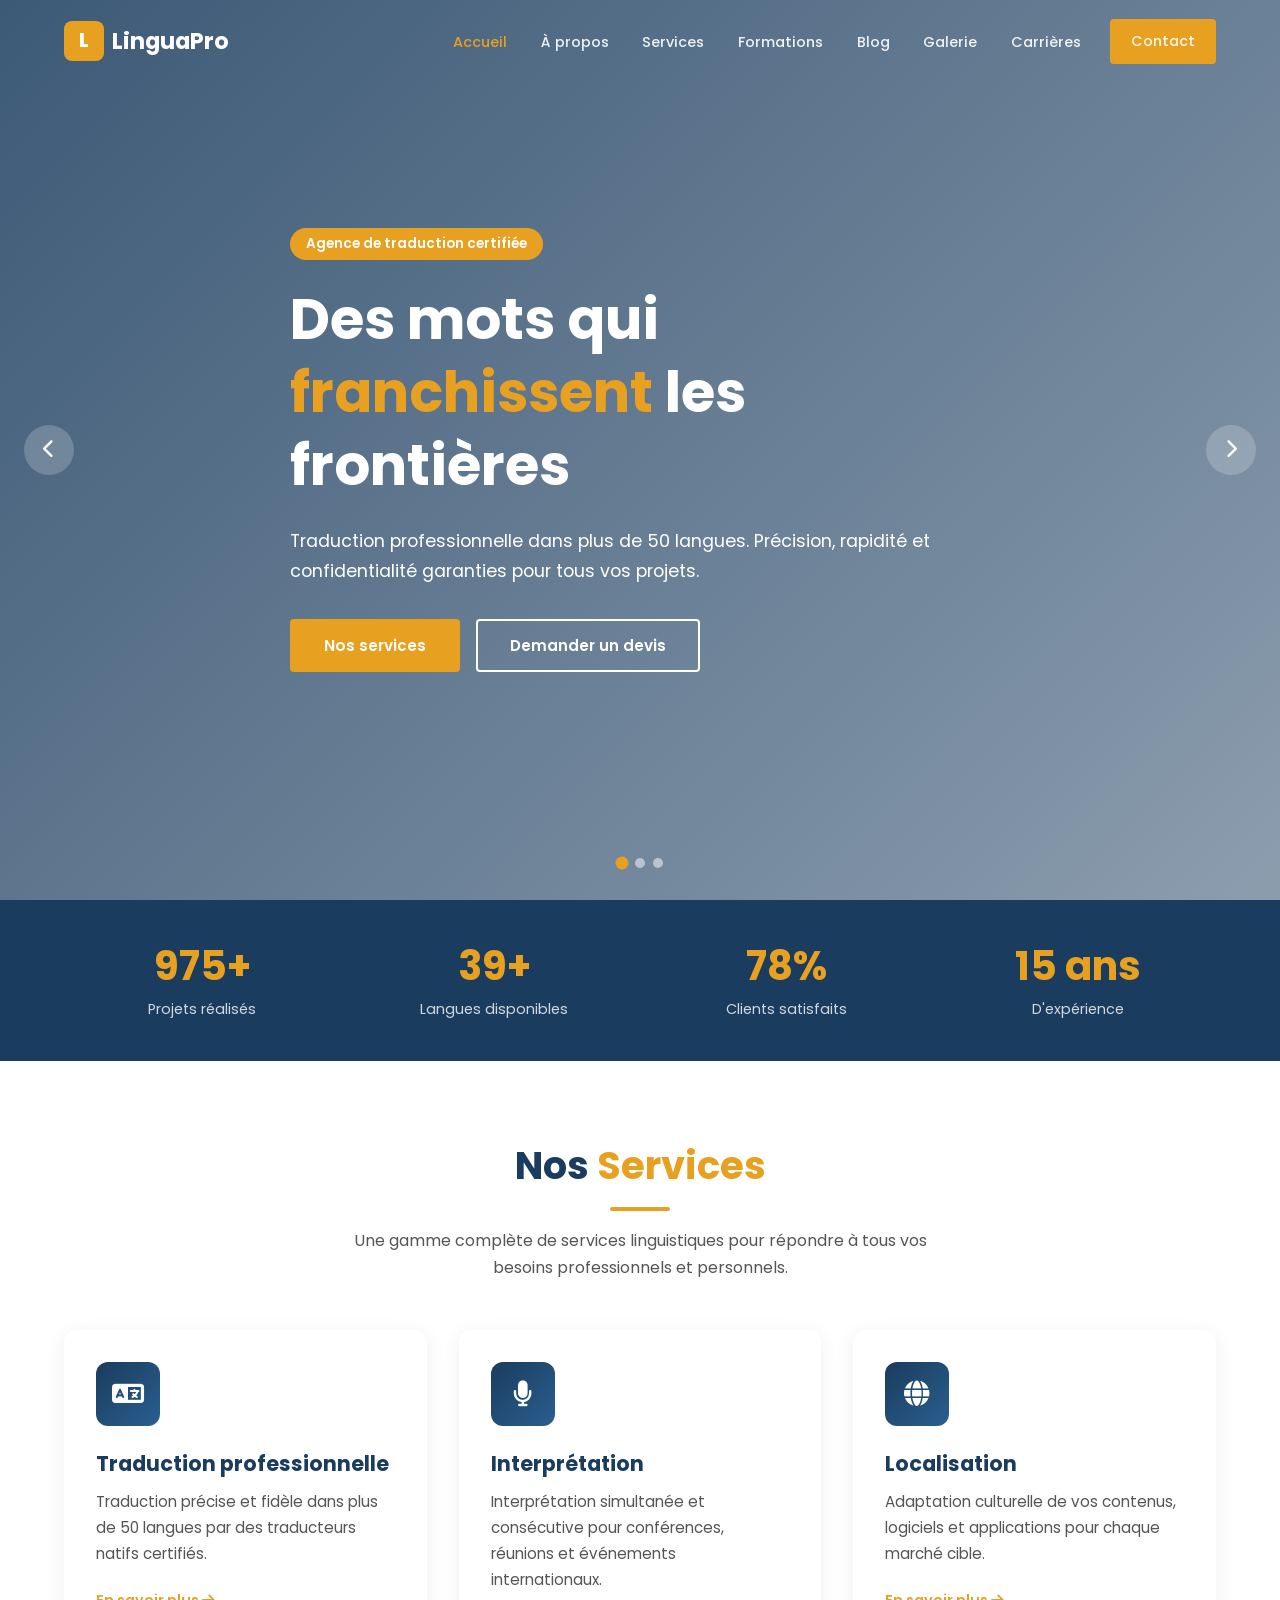
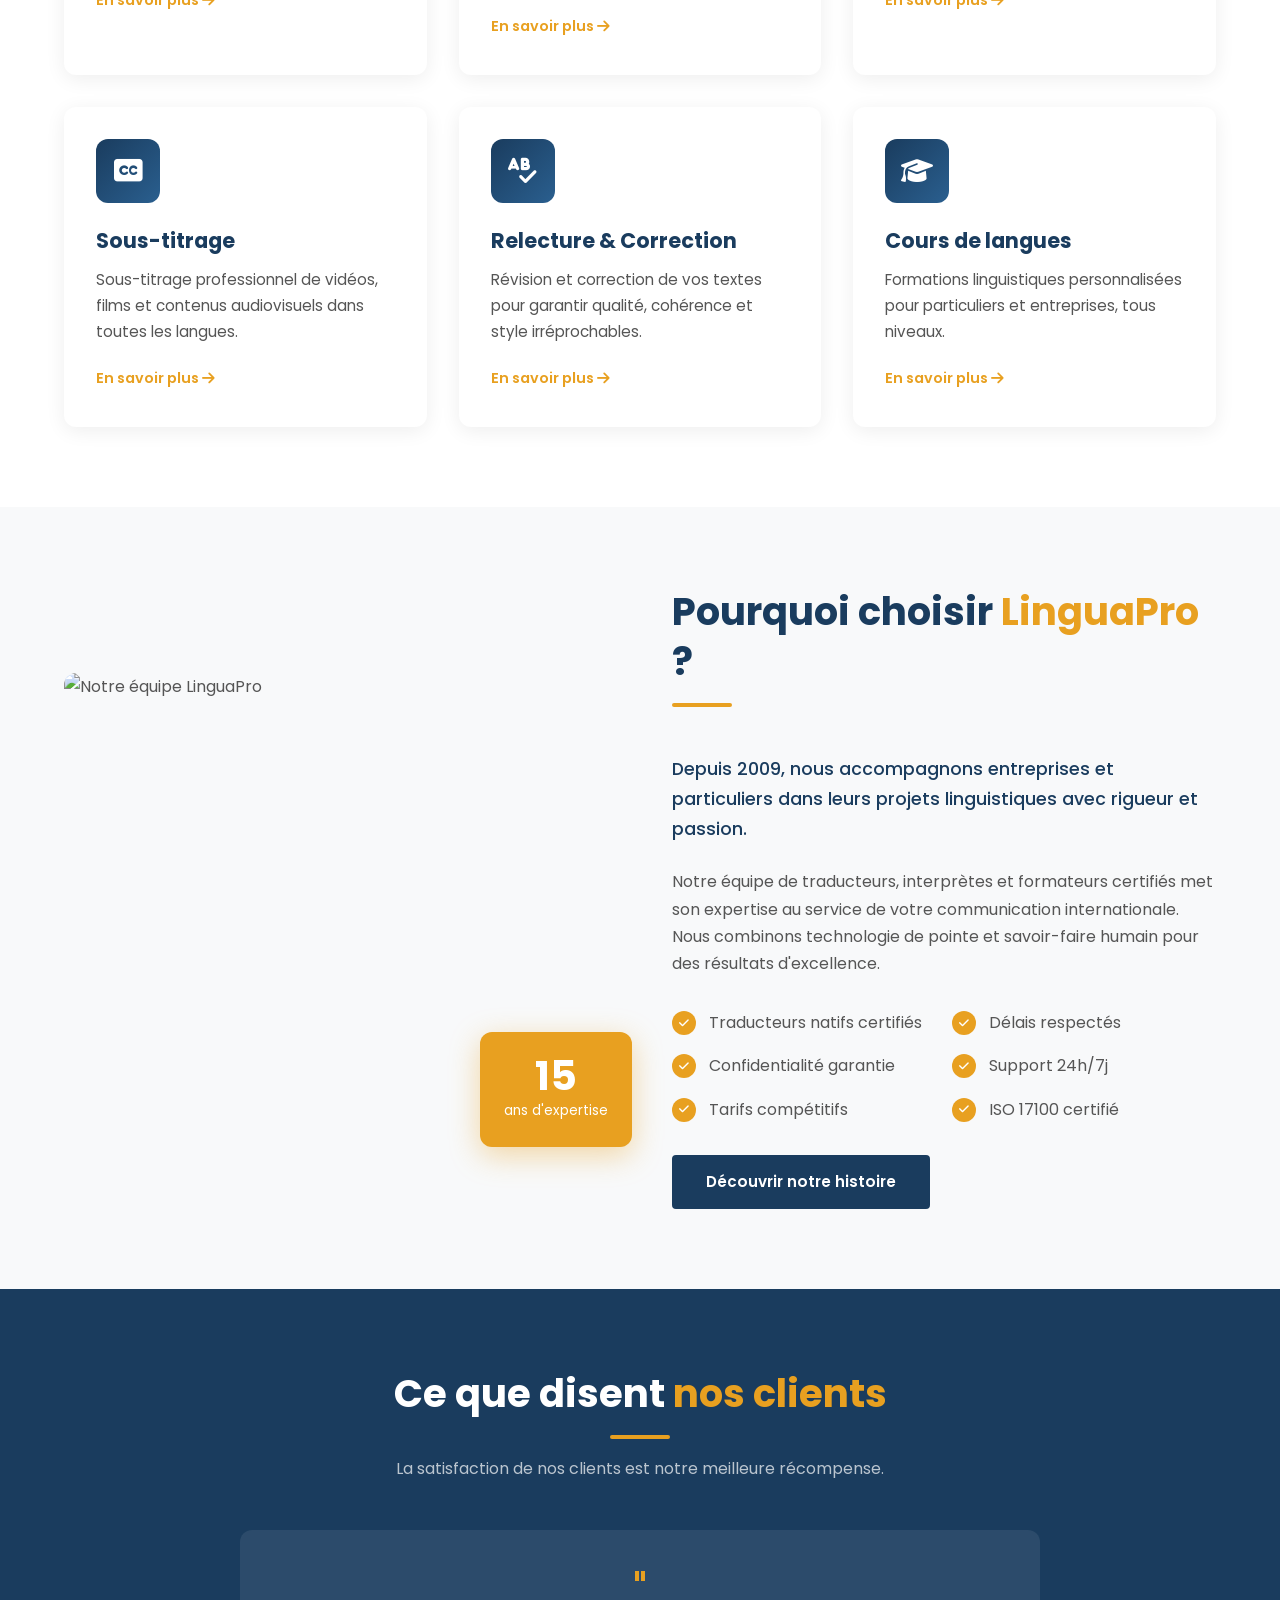
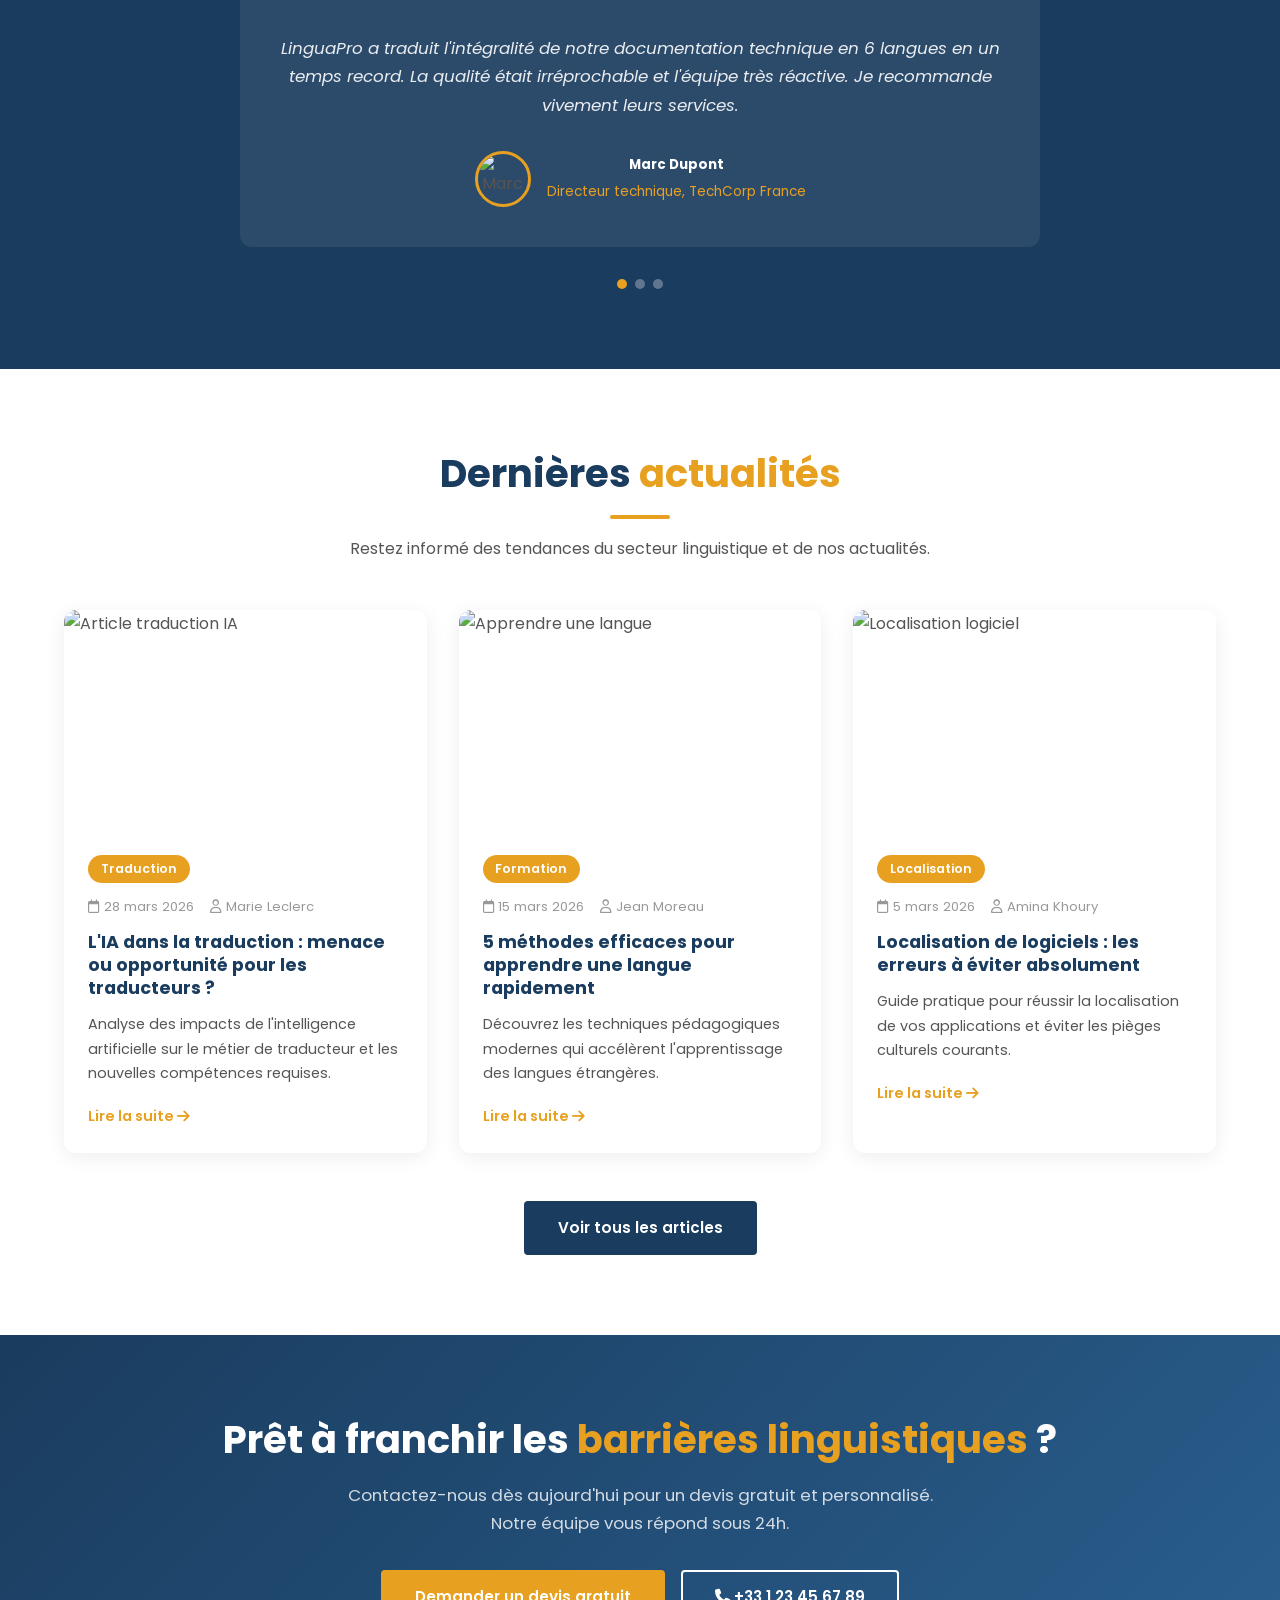
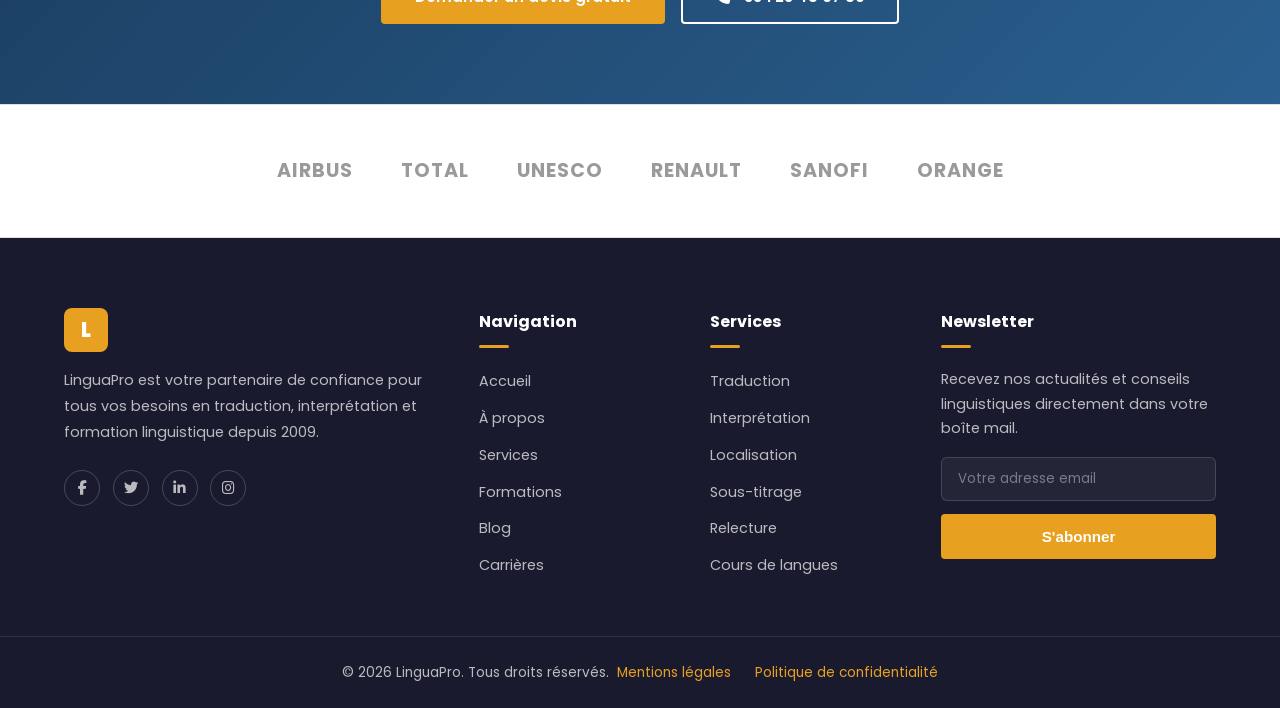
==== index.html @ 089df65f "first commit" ====
<!DOCTYPE html>
<html lang="fr">
<head>
  <meta charset="UTF-8">
  <meta name="viewport" content="width=device-width, initial-scale=1.0">
  <meta name="description" content="LinguaPro - Agence de traduction professionnelle et centre de formation linguistique. Services de traduction, interprétation et cours de langues.">
  <title>LinguaPro - Agence de Traduction & Formation Linguistique</title>
  <link rel="preconnect" href="https://fonts.googleapis.com">
  <link href="https://fonts.googleapis.com/css2?family=Poppins:wght@400;500;600;700;800&display=swap" rel="stylesheet">
  <link rel="stylesheet" href="https://cdnjs.cloudflare.com/ajax/libs/font-awesome/6.5.0/css/all.min.css">
  <link rel="stylesheet" href="css/style.css">
</head>
<body>

<!-- NAVBAR -->
<nav class="navbar">
  <div class="container">
    <a href="index.html" class="navbar-brand">
      <div class="logo-icon">L</div>
      <span>Lingua<strong>Pro</strong></span>
    </a>
    <ul class="nav-menu">
      <li><a href="index.html" class="active">Accueil</a></li>
      <li><a href="about.html">À propos</a></li>
      <li><a href="services.html">Services</a></li>
      <li><a href="courses.html">Formations</a></li>
      <li><a href="blog.html">Blog</a></li>
      <li><a href="gallery.html">Galerie</a></li>
      <li><a href="careers.html">Carrières</a></li>
      <li><a href="contact.html" class="btn btn-primary">Contact</a></li>
    </ul>
    <div class="nav-toggle" aria-label="Menu">
      <span></span><span></span><span></span>
    </div>
  </div>
</nav>

<!-- HERO SLIDER -->
<section class="hero">
  <div class="hero-slide active">
    <div class="bg" style="background-image: url('https://images.unsplash.com/photo-1456513080510-7bf3a84b82f8?w=1600&q=80')"></div>
    <div class="overlay"></div>
    <div class="container">
      <div class="hero-content">
        <span class="badge">Agence de traduction certifiée</span>
        <h1>Des mots qui <span class="text-accent">franchissent</span> les frontières</h1>
        <p>Traduction professionnelle dans plus de 50 langues. Précision, rapidité et confidentialité garanties pour tous vos projets.</p>
        <div class="hero-btns">
          <a href="services.html" class="btn btn-primary">Nos services</a>
          <a href="contact.html" class="btn btn-outline">Demander un devis</a>
        </div>
      </div>
    </div>
  </div>
  <div class="hero-slide">
    <div class="bg" style="background-image: url('https://images.unsplash.com/photo-1522202176988-66273c2fd55f?w=1600&q=80')"></div>
    <div class="overlay"></div>
    <div class="container">
      <div class="hero-content">
        <span class="badge">Centre de formation linguistique</span>
        <h1>Apprenez une langue, <span class="text-accent">ouvrez</span> le monde</h1>
        <p>Cours de langues adaptés à tous les niveaux. Méthodes modernes, formateurs expérimentés, résultats garantis.</p>
        <div class="hero-btns">
          <a href="courses.html" class="btn btn-primary">Voir les formations</a>
          <a href="about.html" class="btn btn-outline">En savoir plus</a>
        </div>
      </div>
    </div>
  </div>
  <div class="hero-slide">
    <div class="bg" style="background-image: url('https://images.unsplash.com/photo-1507003211169-0a1dd7228f2d?w=1600&q=80')"></div>
    <div class="overlay"></div>
    <div class="container">
      <div class="hero-content">
        <span class="badge">Interprétation & Localisation</span>
        <h1>Votre partenaire <span class="text-accent">multilingue</span> de confiance</h1>
        <p>Interprétation simultanée, localisation de logiciels, sous-titrage et bien plus. Une équipe d'experts à votre service.</p>
        <div class="hero-btns">
          <a href="contact.html" class="btn btn-primary">Nous contacter</a>
          <a href="gallery.html" class="btn btn-outline">Voir nos réalisations</a>
        </div>
      </div>
    </div>
  </div>
  <button class="hero-arrow prev" aria-label="Précédent"><i class="fas fa-chevron-left"></i></button>
  <button class="hero-arrow next" aria-label="Suivant"><i class="fas fa-chevron-right"></i></button>
  <div class="hero-dots">
    <span class="active"></span><span></span><span></span>
  </div>
</section>

<!-- STATS BAR -->
<div class="stats-bar">
  <div class="container">
    <div class="stat-item animate">
      <h3 data-count="1500" data-suffix="+">0+</h3>
      <p>Projets réalisés</p>
    </div>
    <div class="stat-item animate">
      <h3 data-count="50" data-suffix="+">0+</h3>
      <p>Langues disponibles</p>
    </div>
    <div class="stat-item animate">
      <h3 data-count="98" data-suffix="%">0%</h3>
      <p>Clients satisfaits</p>
    </div>
    <div class="stat-item animate">
      <h3 data-count="15" data-suffix=" ans">0 ans</h3>
      <p>D'expérience</p>
    </div>
  </div>
</div>

<!-- SERVICES SECTION -->
<section class="section">
  <div class="container">
    <div class="section-title animate">
      <h2>Nos <span class="text-accent">Services</span></h2>
      <div class="divider"></div>
      <p>Une gamme complète de services linguistiques pour répondre à tous vos besoins professionnels et personnels.</p>
    </div>
    <div class="services-grid">
      <div class="service-card animate">
        <div class="icon"><i class="fas fa-language"></i></div>
        <h3>Traduction professionnelle</h3>
        <p>Traduction précise et fidèle dans plus de 50 langues par des traducteurs natifs certifiés.</p>
        <a href="services.html">En savoir plus <i class="fas fa-arrow-right"></i></a>
      </div>
      <div class="service-card animate">
        <div class="icon"><i class="fas fa-microphone"></i></div>
        <h3>Interprétation</h3>
        <p>Interprétation simultanée et consécutive pour conférences, réunions et événements internationaux.</p>
        <a href="services.html">En savoir plus <i class="fas fa-arrow-right"></i></a>
      </div>
      <div class="service-card animate">
        <div class="icon"><i class="fas fa-globe"></i></div>
        <h3>Localisation</h3>
        <p>Adaptation culturelle de vos contenus, logiciels et applications pour chaque marché cible.</p>
        <a href="services.html">En savoir plus <i class="fas fa-arrow-right"></i></a>
      </div>
      <div class="service-card animate">
        <div class="icon"><i class="fas fa-closed-captioning"></i></div>
        <h3>Sous-titrage</h3>
        <p>Sous-titrage professionnel de vidéos, films et contenus audiovisuels dans toutes les langues.</p>
        <a href="services.html">En savoir plus <i class="fas fa-arrow-right"></i></a>
      </div>
      <div class="service-card animate">
        <div class="icon"><i class="fas fa-spell-check"></i></div>
        <h3>Relecture & Correction</h3>
        <p>Révision et correction de vos textes pour garantir qualité, cohérence et style irréprochables.</p>
        <a href="services.html">En savoir plus <i class="fas fa-arrow-right"></i></a>
      </div>
      <div class="service-card animate">
        <div class="icon"><i class="fas fa-graduation-cap"></i></div>
        <h3>Cours de langues</h3>
        <p>Formations linguistiques personnalisées pour particuliers et entreprises, tous niveaux.</p>
        <a href="courses.html">En savoir plus <i class="fas fa-arrow-right"></i></a>
      </div>
    </div>
  </div>
</section>

<!-- ABOUT PREVIEW -->
<section class="section section-alt">
  <div class="container">
    <div class="about-grid">
      <div class="about-img animate">
        <img src="https://images.unsplash.com/photo-1600880292203-757bb62b4baf?w=800&q=80" alt="Notre équipe LinguaPro">
        <div class="exp-badge">
          <strong>15</strong>
          <span>ans d'expertise</span>
        </div>
      </div>
      <div class="about-content animate">
        <div class="section-title" style="text-align:left">
          <h2>Pourquoi choisir <span class="text-accent">LinguaPro</span> ?</h2>
          <div class="divider" style="margin-left:0"></div>
        </div>
        <p class="lead">Depuis 2009, nous accompagnons entreprises et particuliers dans leurs projets linguistiques avec rigueur et passion.</p>
        <p>Notre équipe de traducteurs, interprètes et formateurs certifiés met son expertise au service de votre communication internationale. Nous combinons technologie de pointe et savoir-faire humain pour des résultats d'excellence.</p>
        <div class="about-features">
          <div class="about-feature"><div class="check"><i class="fas fa-check"></i></div><span>Traducteurs natifs certifiés</span></div>
          <div class="about-feature"><div class="check"><i class="fas fa-check"></i></div><span>Délais respectés</span></div>
          <div class="about-feature"><div class="check"><i class="fas fa-check"></i></div><span>Confidentialité garantie</span></div>
          <div class="about-feature"><div class="check"><i class="fas fa-check"></i></div><span>Support 24h/7j</span></div>
          <div class="about-feature"><div class="check"><i class="fas fa-check"></i></div><span>Tarifs compétitifs</span></div>
          <div class="about-feature"><div class="check"><i class="fas fa-check"></i></div><span>ISO 17100 certifié</span></div>
        </div>
        <a href="about.html" class="btn btn-dark">Découvrir notre histoire</a>
      </div>
    </div>
  </div>
</section>

<!-- TESTIMONIALS -->
<section class="testimonials">
  <div class="container">
    <div class="section-title animate">
      <h2>Ce que disent <span class="text-accent">nos clients</span></h2>
      <div class="divider"></div>
      <p style="color:rgba(255,255,255,0.7)">La satisfaction de nos clients est notre meilleure récompense.</p>
    </div>
    <div class="testimonials-slider animate">
      <div class="testimonial-track">
        <div class="testimonial-item">
          <div class="testimonial-card">
            <div class="quote">"</div>
            <p>LinguaPro a traduit l'intégralité de notre documentation technique en 6 langues en un temps record. La qualité était irréprochable et l'équipe très réactive. Je recommande vivement leurs services.</p>
            <div class="author">
              <img src="https://images.unsplash.com/photo-1560250097-0b93528c311a?w=100&q=80" alt="Marc Dupont">
              <div class="author-info"><h5>Marc Dupont</h5><span>Directeur technique, TechCorp France</span></div>
            </div>
          </div>
        </div>
        <div class="testimonial-item">
          <div class="testimonial-card">
            <div class="quote">"</div>
            <p>Les cours d'anglais des affaires ont transformé notre équipe commerciale. En 3 mois, nos collaborateurs ont gagné en confiance et nos négociations internationales se sont nettement améliorées.</p>
            <div class="author">
              <img src="https://images.unsplash.com/photo-1573496359142-b8d87734a5a2?w=100&q=80" alt="Sophie Martin">
              <div class="author-info"><h5>Sophie Martin</h5><span>DRH, Groupe Meridian</span></div>
            </div>
          </div>
        </div>
        <div class="testimonial-item">
          <div class="testimonial-card">
            <div class="quote">"</div>
            <p>Partenaire de confiance depuis 5 ans pour tous nos besoins d'interprétation lors de nos conférences internationales. Professionnalisme, discrétion et excellence sont les maîtres mots de LinguaPro.</p>
            <div class="author">
              <img src="https://images.unsplash.com/photo-1472099645785-5658abf4ff4e?w=100&q=80" alt="Ahmed Benali">
              <div class="author-info"><h5>Ahmed Benali</h5><span>Président, Forum Méditerranée</span></div>
            </div>
          </div>
        </div>
      </div>
      <div class="testimonial-dots">
        <span class="active"></span><span></span><span></span>
      </div>
    </div>
  </div>
</section>

<!-- BLOG PREVIEW -->
<section class="section">
  <div class="container">
    <div class="section-title animate">
      <h2>Dernières <span class="text-accent">actualités</span></h2>
      <div class="divider"></div>
      <p>Restez informé des tendances du secteur linguistique et de nos actualités.</p>
    </div>
    <div class="blog-grid">
      <div class="blog-card animate">
        <div class="thumb"><img src="https://images.unsplash.com/photo-1455390582262-044cdead277a?w=600&q=80" alt="Article traduction IA"></div>
        <div class="body">
          <span class="category">Traduction</span>
          <div class="meta"><span><i class="far fa-calendar"></i> 28 mars 2026</span><span><i class="far fa-user"></i> Marie Leclerc</span></div>
          <h3><a href="blog.html">L'IA dans la traduction : menace ou opportunité pour les traducteurs ?</a></h3>
          <p>Analyse des impacts de l'intelligence artificielle sur le métier de traducteur et les nouvelles compétences requises.</p>
          <a href="blog.html" class="read-more">Lire la suite <i class="fas fa-arrow-right"></i></a>
        </div>
      </div>
      <div class="blog-card animate">
        <div class="thumb"><img src="https://images.unsplash.com/photo-1434030216411-0b793f4b4173?w=600&q=80" alt="Apprendre une langue"></div>
        <div class="body">
          <span class="category">Formation</span>
          <div class="meta"><span><i class="far fa-calendar"></i> 15 mars 2026</span><span><i class="far fa-user"></i> Jean Moreau</span></div>
          <h3><a href="blog.html">5 méthodes efficaces pour apprendre une langue rapidement</a></h3>
          <p>Découvrez les techniques pédagogiques modernes qui accélèrent l'apprentissage des langues étrangères.</p>
          <a href="blog.html" class="read-more">Lire la suite <i class="fas fa-arrow-right"></i></a>
        </div>
      </div>
      <div class="blog-card animate">
        <div class="thumb"><img src="https://images.unsplash.com/photo-1521737604893-d14cc237f11d?w=600&q=80" alt="Localisation logiciel"></div>
        <div class="body">
          <span class="category">Localisation</span>
          <div class="meta"><span><i class="far fa-calendar"></i> 5 mars 2026</span><span><i class="far fa-user"></i> Amina Khoury</span></div>
          <h3><a href="blog.html">Localisation de logiciels : les erreurs à éviter absolument</a></h3>
          <p>Guide pratique pour réussir la localisation de vos applications et éviter les pièges culturels courants.</p>
          <a href="blog.html" class="read-more">Lire la suite <i class="fas fa-arrow-right"></i></a>
        </div>
      </div>
    </div>
    <div class="text-center" style="margin-top:3rem">
      <a href="blog.html" class="btn btn-dark">Voir tous les articles</a>
    </div>
  </div>
</section>

<!-- CTA -->
<section class="cta-section">
  <div class="container">
    <h2>Prêt à franchir les <span class="text-accent">barrières linguistiques</span> ?</h2>
    <p>Contactez-nous dès aujourd'hui pour un devis gratuit et personnalisé. Notre équipe vous répond sous 24h.</p>
    <div class="cta-btns">
      <a href="contact.html" class="btn btn-primary">Demander un devis gratuit</a>
      <a href="tel:+33123456789" class="btn btn-outline"><i class="fas fa-phone"></i> +33 1 23 45 67 89</a>
    </div>
  </div>
</section>

<!-- PARTNERS -->
<section class="partners">
  <div class="container">
    <div class="partners-track">
      <div class="partner-logo"><span>AIRBUS</span></div>
      <div class="partner-logo"><span>TOTAL</span></div>
      <div class="partner-logo"><span>UNESCO</span></div>
      <div class="partner-logo"><span>RENAULT</span></div>
      <div class="partner-logo"><span>SANOFI</span></div>
      <div class="partner-logo"><span>ORANGE</span></div>
    </div>
  </div>
</section>

<!-- FOOTER -->
<footer class="footer">
  <div class="container">
    <div class="footer-grid">
      <div class="footer-brand">
        <div class="logo-icon">L</div>
        <p>LinguaPro est votre partenaire de confiance pour tous vos besoins en traduction, interprétation et formation linguistique depuis 2009.</p>
        <div class="social-links">
          <a href="#" aria-label="Facebook"><i class="fab fa-facebook-f"></i></a>
          <a href="#" aria-label="Twitter"><i class="fab fa-twitter"></i></a>
          <a href="#" aria-label="LinkedIn"><i class="fab fa-linkedin-in"></i></a>
          <a href="#" aria-label="Instagram"><i class="fab fa-instagram"></i></a>
        </div>
      </div>
      <div class="footer-col">
        <h5>Navigation</h5>
        <ul>
          <li><a href="index.html">Accueil</a></li>
          <li><a href="about.html">À propos</a></li>
          <li><a href="services.html">Services</a></li>
          <li><a href="courses.html">Formations</a></li>
          <li><a href="blog.html">Blog</a></li>
          <li><a href="careers.html">Carrières</a></li>
        </ul>
      </div>
      <div class="footer-col">
        <h5>Services</h5>
        <ul>
          <li><a href="services.html">Traduction</a></li>
          <li><a href="services.html">Interprétation</a></li>
          <li><a href="services.html">Localisation</a></li>
          <li><a href="services.html">Sous-titrage</a></li>
          <li><a href="services.html">Relecture</a></li>
          <li><a href="courses.html">Cours de langues</a></li>
        </ul>
      </div>
      <div class="footer-col">
        <h5>Newsletter</h5>
        <p style="font-size:0.9rem;margin-bottom:1rem">Recevez nos actualités et conseils linguistiques directement dans votre boîte mail.</p>
        <div class="footer-newsletter">
          <input type="email" placeholder="Votre adresse email">
          <button class="btn btn-primary" style="width:100%">S'abonner</button>
        </div>
      </div>
    </div>
  </div>
  <div class="footer-bottom">
    <div class="container" style="display:flex;justify-content:space-between;align-items:center;flex-wrap:wrap;gap:0.5rem">
      <p style="margin:0">&copy; 2026 LinguaPro. Tous droits réservés.</p>
      <div style="display:flex;gap:1.5rem">
        <a href="legal.html">Mentions légales</a>
        <a href="privacy.html">Politique de confidentialité</a>
      </div>
    </div>
  </div>
</footer>

<script src="js/main.js"></script>
</body>
</html>
---- css/style.css ----
/* ===== ROOT VARIABLES ===== */
:root {
  --primary: #1a3c5e;
  --accent: #e8a020;
  --light: #f8f9fa;
  --dark: #1a1a2e;
  --text: #555;
  --white: #fff;
  --border: #e0e0e0;
  --font-main: 'Poppins', sans-serif;
  --transition: all 0.3s ease;
}

/* ===== RESET & BASE ===== */
*, *::before, *::after { box-sizing: border-box; margin: 0; padding: 0; }
html { scroll-behavior: smooth; }
body { font-family: var(--font-main); color: var(--text); background: var(--white); line-height: 1.7; }
a { text-decoration: none; color: inherit; transition: var(--transition); }
img { max-width: 100%; display: block; }
ul { list-style: none; }

/* ===== TYPOGRAPHY ===== */
h1, h2, h3, h4 { color: var(--primary); font-weight: 700; line-height: 1.3; }
h1 { font-size: clamp(2rem, 5vw, 3.5rem); }
h2 { font-size: clamp(1.6rem, 3vw, 2.4rem); }
h3 { font-size: 1.3rem; }
p { margin-bottom: 1rem; }

/* ===== UTILITIES ===== */
.container { max-width: 1200px; margin: 0 auto; padding: 0 1.5rem; }
.section { padding: 80px 0; }
.section-alt { background: var(--light); }
.section-title { text-align: center; margin-bottom: 3rem; }
.section-title h2 { margin-bottom: 0.5rem; }
.section-title p { color: var(--text); max-width: 600px; margin: 0 auto; }
.section-title .divider { width: 60px; height: 4px; background: var(--accent); margin: 1rem auto; border-radius: 2px; }
.text-accent { color: var(--accent); }
.text-center { text-align: center; }

/* ===== BUTTONS ===== */
.btn { display: inline-block; padding: 0.75rem 2rem; border-radius: 4px; font-weight: 600; font-size: 0.95rem; cursor: pointer; border: 2px solid transparent; transition: var(--transition); }
.btn-primary { background: var(--accent); color: var(--white); border-color: var(--accent); }
.btn-primary:hover { background: transparent; color: var(--accent); }
.btn-outline { background: transparent; color: var(--white); border-color: var(--white); }
.btn-outline:hover { background: var(--white); color: var(--primary); }
.btn-dark { background: var(--primary); color: var(--white); border-color: var(--primary); }
.btn-dark:hover { background: transparent; color: var(--primary); }

/* ===== NAVBAR ===== */
.navbar { position: fixed; top: 0; width: 100%; z-index: 1000; background: transparent; transition: var(--transition); padding: 1.2rem 0; }
.navbar.scrolled { background: var(--primary); padding: 0.8rem 0; box-shadow: 0 2px 20px rgba(0,0,0,0.15); }
.navbar .container { display: flex; align-items: center; justify-content: space-between; }
.navbar-brand { display: flex; align-items: center; gap: 0.5rem; }
.navbar-brand .logo-icon { width: 40px; height: 40px; background: var(--accent); border-radius: 8px; display: flex; align-items: center; justify-content: center; color: white; font-weight: 800; font-size: 1.2rem; }
.navbar-brand span { color: var(--white); font-size: 1.4rem; font-weight: 700; }
.nav-menu { display: flex; align-items: center; gap: 0.5rem; }
.nav-menu a { color: rgba(255,255,255,0.9); padding: 0.5rem 0.8rem; border-radius: 4px; font-size: 0.9rem; font-weight: 500; }
.nav-menu a:hover, .nav-menu a.active { color: var(--accent); }
.nav-menu .btn { margin-left: 0.5rem; padding: 0.5rem 1.2rem; }
.nav-toggle { display: none; flex-direction: column; gap: 5px; cursor: pointer; }
.nav-toggle span { width: 25px; height: 2px; background: white; transition: var(--transition); }

/* ===== HERO SLIDER ===== */
.hero { position: relative; height: 100vh; min-height: 600px; overflow: hidden; }
.hero-slide { position: absolute; inset: 0; opacity: 0; transition: opacity 0.8s ease; display: flex; align-items: center; }
.hero-slide.active { opacity: 1; }
.hero-slide .bg { position: absolute; inset: 0; background-size: cover; background-position: center; }
.hero-slide .overlay { position: absolute; inset: 0; background: linear-gradient(135deg, rgba(26,60,94,0.85) 0%, rgba(26,60,94,0.5) 100%); }
.hero-content { position: relative; z-index: 2; color: white; max-width: 700px; }
.hero-content .badge { display: inline-block; background: var(--accent); color: white; padding: 0.3rem 1rem; border-radius: 20px; font-size: 0.85rem; font-weight: 600; margin-bottom: 1.5rem; animation: fadeInUp 0.6s ease; }
.hero-content h1 { color: white; margin-bottom: 1.5rem; animation: fadeInUp 0.8s ease 0.2s both; }
.hero-content p { font-size: 1.1rem; opacity: 0.9; margin-bottom: 2rem; animation: fadeInUp 0.8s ease 0.4s both; }
.hero-content .hero-btns { display: flex; gap: 1rem; flex-wrap: wrap; animation: fadeInUp 0.8s ease 0.6s both; }
.hero-dots { position: absolute; bottom: 2rem; left: 50%; transform: translateX(-50%); display: flex; gap: 0.5rem; z-index: 10; }
.hero-dots span { width: 10px; height: 10px; border-radius: 50%; background: rgba(255,255,255,0.5); cursor: pointer; transition: var(--transition); }
.hero-dots span.active { background: var(--accent); transform: scale(1.3); }
.hero-arrow { position: absolute; top: 50%; transform: translateY(-50%); z-index: 10; background: rgba(255,255,255,0.2); border: none; color: white; width: 50px; height: 50px; border-radius: 50%; cursor: pointer; font-size: 1.2rem; transition: var(--transition); }
.hero-arrow:hover { background: var(--accent); }
.hero-arrow.prev { left: 1.5rem; }
.hero-arrow.next { right: 1.5rem; }

/* ===== STATS BAR ===== */
.stats-bar { background: var(--primary); padding: 2.5rem 0; }
.stats-bar .container { display: grid; grid-template-columns: repeat(4, 1fr); gap: 1rem; text-align: center; }
.stat-item h3 { font-size: 2.5rem; color: var(--accent); margin-bottom: 0.3rem; }
.stat-item p { color: rgba(255,255,255,0.8); font-size: 0.9rem; margin: 0; }

/* ===== SERVICES CARDS ===== */
.services-grid { display: grid; grid-template-columns: repeat(auto-fit, minmax(280px, 1fr)); gap: 2rem; }
.service-card { background: white; border-radius: 12px; padding: 2rem; box-shadow: 0 4px 20px rgba(0,0,0,0.07); transition: var(--transition); border-bottom: 4px solid transparent; }
.service-card:hover { transform: translateY(-8px); box-shadow: 0 12px 40px rgba(0,0,0,0.12); border-bottom-color: var(--accent); }
.service-card .icon { width: 64px; height: 64px; background: linear-gradient(135deg, var(--primary), #2a5f8f); border-radius: 12px; display: flex; align-items: center; justify-content: center; margin-bottom: 1.5rem; font-size: 1.6rem; color: white; }
.service-card h3 { margin-bottom: 0.8rem; }
.service-card p { font-size: 0.95rem; margin-bottom: 1.2rem; }
.service-card a { color: var(--accent); font-weight: 600; font-size: 0.9rem; }
.service-card a:hover { color: var(--primary); }

/* ===== ABOUT SECTION ===== */
.about-grid { display: grid; grid-template-columns: 1fr 1fr; gap: 4rem; align-items: center; }
.about-img { position: relative; }
.about-img img { border-radius: 12px; width: 100%; height: 450px; object-fit: cover; }
.about-img .exp-badge { position: absolute; bottom: -1.5rem; right: -1.5rem; background: var(--accent); color: white; padding: 1.5rem; border-radius: 12px; text-align: center; box-shadow: 0 8px 30px rgba(232,160,32,0.4); }
.about-img .exp-badge strong { display: block; font-size: 2.5rem; line-height: 1; }
.about-img .exp-badge span { font-size: 0.85rem; }
.about-content .lead { font-size: 1.1rem; color: var(--primary); font-weight: 500; margin-bottom: 1.5rem; }
.about-features { display: grid; grid-template-columns: 1fr 1fr; gap: 1rem; margin: 2rem 0; }
.about-feature { display: flex; align-items: flex-start; gap: 0.8rem; }
.about-feature .check { width: 24px; height: 24px; background: var(--accent); border-radius: 50%; display: flex; align-items: center; justify-content: center; color: white; font-size: 0.7rem; flex-shrink: 0; margin-top: 2px; }

/* ===== TEAM ===== */
.team-grid { display: grid; grid-template-columns: repeat(auto-fit, minmax(240px, 1fr)); gap: 2rem; }
.team-card { text-align: center; }
.team-card .photo { position: relative; overflow: hidden; border-radius: 12px; margin-bottom: 1.2rem; }
.team-card .photo img { width: 100%; height: 280px; object-fit: cover; transition: var(--transition); }
.team-card:hover .photo img { transform: scale(1.05); }
.team-card .photo .overlay { position: absolute; inset: 0; background: rgba(26,60,94,0.8); display: flex; align-items: center; justify-content: center; gap: 1rem; opacity: 0; transition: var(--transition); }
.team-card:hover .photo .overlay { opacity: 1; }
.team-card .photo .overlay a { color: white; font-size: 1.1rem; width: 36px; height: 36px; border: 2px solid white; border-radius: 50%; display: flex; align-items: center; justify-content: center; }
.team-card h4 { margin-bottom: 0.3rem; }
.team-card span { color: var(--accent); font-size: 0.9rem; }

/* ===== TESTIMONIALS ===== */
.testimonials { background: var(--primary); padding: 80px 0; }
.testimonials .section-title h2 { color: white; }
.testimonials .section-title p { color: rgba(255,255,255,0.7); }
.testimonials .divider { background: var(--accent); }
.testimonials-slider { position: relative; overflow: hidden; }
.testimonial-track { display: flex; transition: transform 0.5s ease; }
.testimonial-item { min-width: 100%; padding: 0 1rem; }
.testimonial-card { background: rgba(255,255,255,0.08); border-radius: 12px; padding: 2.5rem; max-width: 800px; margin: 0 auto; text-align: center; }
.testimonial-card .quote { font-size: 3rem; color: var(--accent); line-height: 1; margin-bottom: 1rem; }
.testimonial-card p { color: rgba(255,255,255,0.9); font-size: 1.05rem; font-style: italic; margin-bottom: 2rem; }
.testimonial-card .author { display: flex; align-items: center; justify-content: center; gap: 1rem; }
.testimonial-card .author img { width: 56px; height: 56px; border-radius: 50%; object-fit: cover; border: 3px solid var(--accent); }
.testimonial-card .author-info h5 { color: white; margin: 0; }
.testimonial-card .author-info span { color: var(--accent); font-size: 0.85rem; }
.testimonial-dots { display: flex; justify-content: center; gap: 0.5rem; margin-top: 2rem; }
.testimonial-dots span { width: 10px; height: 10px; border-radius: 50%; background: rgba(255,255,255,0.3); cursor: pointer; transition: var(--transition); }
.testimonial-dots span.active { background: var(--accent); }

/* ===== BLOG CARDS ===== */
.blog-grid { display: grid; grid-template-columns: repeat(auto-fit, minmax(320px, 1fr)); gap: 2rem; }
.blog-card { background: white; border-radius: 12px; overflow: hidden; box-shadow: 0 4px 20px rgba(0,0,0,0.07); transition: var(--transition); }
.blog-card:hover { transform: translateY(-6px); box-shadow: 0 12px 40px rgba(0,0,0,0.12); }
.blog-card .thumb { overflow: hidden; height: 220px; }
.blog-card .thumb img { width: 100%; height: 100%; object-fit: cover; transition: var(--transition); }
.blog-card:hover .thumb img { transform: scale(1.08); }
.blog-card .body { padding: 1.5rem; }
.blog-card .meta { display: flex; gap: 1rem; font-size: 0.82rem; color: #999; margin-bottom: 0.8rem; }
.blog-card .meta span { display: flex; align-items: center; gap: 0.3rem; }
.blog-card .category { display: inline-block; background: var(--accent); color: white; padding: 0.2rem 0.8rem; border-radius: 20px; font-size: 0.78rem; font-weight: 600; margin-bottom: 0.8rem; }
.blog-card h3 { font-size: 1.1rem; margin-bottom: 0.8rem; }
.blog-card h3 a:hover { color: var(--accent); }
.blog-card p { font-size: 0.9rem; margin-bottom: 1rem; }
.blog-card .read-more { color: var(--accent); font-weight: 600; font-size: 0.9rem; }

/* ===== GALLERY ===== */
.gallery-filter { display: flex; justify-content: center; gap: 0.5rem; flex-wrap: wrap; margin-bottom: 2.5rem; }
.gallery-filter button { padding: 0.5rem 1.2rem; border: 2px solid var(--border); background: transparent; border-radius: 25px; cursor: pointer; font-size: 0.9rem; transition: var(--transition); font-family: var(--font-main); }
.gallery-filter button.active, .gallery-filter button:hover { background: var(--primary); color: white; border-color: var(--primary); }
.gallery-grid { display: grid; grid-template-columns: repeat(auto-fill, minmax(280px, 1fr)); gap: 1.5rem; }
.gallery-item { position: relative; overflow: hidden; border-radius: 10px; aspect-ratio: 4/3; cursor: pointer; }
.gallery-item img { width: 100%; height: 100%; object-fit: cover; transition: var(--transition); }
.gallery-item:hover img { transform: scale(1.1); }
.gallery-item .overlay { position: absolute; inset: 0; background: rgba(26,60,94,0.7); display: flex; align-items: center; justify-content: center; opacity: 0; transition: var(--transition); }
.gallery-item:hover .overlay { opacity: 1; }
.gallery-item .overlay i { color: white; font-size: 2rem; }

/* ===== COURSES ===== */
.courses-grid { display: grid; grid-template-columns: repeat(auto-fit, minmax(300px, 1fr)); gap: 2rem; }
.course-card { background: white; border-radius: 12px; overflow: hidden; box-shadow: 0 4px 20px rgba(0,0,0,0.07); transition: var(--transition); }
.course-card:hover { transform: translateY(-6px); box-shadow: 0 12px 40px rgba(0,0,0,0.12); }
.course-card .thumb { height: 200px; overflow: hidden; position: relative; }
.course-card .thumb img { width: 100%; height: 100%; object-fit: cover; }
.course-card .level { position: absolute; top: 1rem; left: 1rem; background: var(--accent); color: white; padding: 0.25rem 0.8rem; border-radius: 20px; font-size: 0.8rem; font-weight: 600; }
.course-card .body { padding: 1.5rem; }
.course-card h3 { margin-bottom: 0.5rem; }
.course-card .course-meta { display: flex; gap: 1.5rem; font-size: 0.85rem; color: #888; margin: 1rem 0; }
.course-card .course-meta span { display: flex; align-items: center; gap: 0.3rem; }
.course-card .price { font-size: 1.4rem; font-weight: 700; color: var(--primary); }
.course-card .price small { font-size: 0.85rem; color: #999; font-weight: 400; }
.course-card .footer { display: flex; align-items: center; justify-content: space-between; padding: 1rem 1.5rem; border-top: 1px solid var(--border); }

/* ===== CAREERS ===== */
.job-list { display: flex; flex-direction: column; gap: 1.5rem; }
.job-card { background: white; border-radius: 12px; padding: 2rem; box-shadow: 0 4px 20px rgba(0,0,0,0.07); display: flex; align-items: center; justify-content: space-between; gap: 2rem; transition: var(--transition); border-left: 4px solid transparent; }
.job-card:hover { border-left-color: var(--accent); box-shadow: 0 8px 30px rgba(0,0,0,0.12); }
.job-info h3 { margin-bottom: 0.5rem; }
.job-tags { display: flex; gap: 0.5rem; flex-wrap: wrap; margin-top: 0.8rem; }
.job-tag { padding: 0.2rem 0.8rem; border-radius: 20px; font-size: 0.8rem; font-weight: 500; }
.job-tag.type { background: #e8f4fd; color: #1a6fa8; }
.job-tag.location { background: #fef3e2; color: #c07a00; }
.job-tag.dept { background: #e8f5e9; color: #2e7d32; }

/* ===== CONTACT ===== */
.contact-grid { display: grid; grid-template-columns: 1fr 1.5fr; gap: 4rem; }
.contact-info h3 { margin-bottom: 1.5rem; }
.contact-item { display: flex; gap: 1rem; margin-bottom: 1.5rem; }
.contact-item .icon { width: 48px; height: 48px; background: var(--primary); border-radius: 10px; display: flex; align-items: center; justify-content: center; color: white; font-size: 1.1rem; flex-shrink: 0; }
.contact-item h5 { margin-bottom: 0.2rem; font-size: 0.9rem; color: #999; font-weight: 500; }
.contact-item p { margin: 0; font-weight: 500; color: var(--primary); }
.contact-form .form-group { margin-bottom: 1.2rem; }
.contact-form label { display: block; font-size: 0.9rem; font-weight: 500; margin-bottom: 0.4rem; color: var(--primary); }
.contact-form input, .contact-form select, .contact-form textarea { width: 100%; padding: 0.8rem 1rem; border: 2px solid var(--border); border-radius: 8px; font-family: var(--font-main); font-size: 0.95rem; transition: var(--transition); background: white; }
.contact-form input:focus, .contact-form select:focus, .contact-form textarea:focus { outline: none; border-color: var(--primary); }
.contact-form textarea { resize: vertical; min-height: 140px; }
.form-row { display: grid; grid-template-columns: 1fr 1fr; gap: 1rem; }
.map-container { margin-top: 3rem; border-radius: 12px; overflow: hidden; height: 350px; }
.map-container iframe { width: 100%; height: 100%; border: none; }

/* ===== CTA SECTION ===== */
.cta-section { background: linear-gradient(135deg, var(--primary) 0%, #2a5f8f 100%); padding: 80px 0; text-align: center; }
.cta-section h2 { color: white; margin-bottom: 1rem; }
.cta-section p { color: rgba(255,255,255,0.8); max-width: 600px; margin: 0 auto 2rem; font-size: 1.05rem; }
.cta-section .cta-btns { display: flex; gap: 1rem; justify-content: center; flex-wrap: wrap; }

/* ===== PARTNERS ===== */
.partners { padding: 50px 0; border-top: 1px solid var(--border); border-bottom: 1px solid var(--border); }
.partners-track { display: flex; align-items: center; justify-content: center; gap: 3rem; flex-wrap: wrap; }
.partner-logo { opacity: 0.5; transition: var(--transition); filter: grayscale(1); }
.partner-logo:hover { opacity: 1; filter: grayscale(0); }
.partner-logo span { font-size: 1.2rem; font-weight: 700; color: var(--primary); letter-spacing: 1px; }

/* ===== FOOTER ===== */
.footer { background: var(--dark); color: rgba(255,255,255,0.7); padding: 70px 0 0; }
.footer-grid { display: grid; grid-template-columns: 2fr 1fr 1fr 1.5fr; gap: 3rem; margin-bottom: 3rem; }
.footer-brand .logo-icon { width: 44px; height: 44px; background: var(--accent); border-radius: 8px; display: flex; align-items: center; justify-content: center; color: white; font-weight: 800; font-size: 1.3rem; margin-bottom: 1rem; }
.footer-brand p { font-size: 0.9rem; line-height: 1.8; margin-bottom: 1.5rem; }
.social-links { display: flex; gap: 0.8rem; }
.social-links a { width: 36px; height: 36px; border: 1px solid rgba(255,255,255,0.2); border-radius: 50%; display: flex; align-items: center; justify-content: center; color: rgba(255,255,255,0.7); font-size: 0.9rem; transition: var(--transition); }
.social-links a:hover { background: var(--accent); border-color: var(--accent); color: white; }
.footer-col h5 { color: white; font-size: 1rem; margin-bottom: 1.2rem; position: relative; padding-bottom: 0.8rem; }
.footer-col h5::after { content: ''; position: absolute; bottom: 0; left: 0; width: 30px; height: 3px; background: var(--accent); border-radius: 2px; }
.footer-col ul li { margin-bottom: 0.6rem; }
.footer-col ul li a { font-size: 0.9rem; transition: var(--transition); }
.footer-col ul li a:hover { color: var(--accent); padding-left: 5px; }
.footer-newsletter input { width: 100%; padding: 0.7rem 1rem; border: 1px solid rgba(255,255,255,0.15); background: rgba(255,255,255,0.05); border-radius: 6px; color: white; font-family: var(--font-main); margin-bottom: 0.8rem; }
.footer-newsletter input::placeholder { color: rgba(255,255,255,0.4); }
.footer-newsletter input:focus { outline: none; border-color: var(--accent); }
.footer-bottom { border-top: 1px solid rgba(255,255,255,0.1); padding: 1.5rem 0; display: flex; align-items: center; justify-content: space-between; font-size: 0.85rem; }
.footer-bottom a { color: var(--accent); }

/* ===== PAGE HERO ===== */
.page-hero { background: linear-gradient(135deg, var(--primary) 0%, #2a5f8f 100%); padding: 140px 0 80px; text-align: center; position: relative; overflow: hidden; }
.page-hero::before { content: ''; position: absolute; top: -50%; right: -10%; width: 500px; height: 500px; border-radius: 50%; background: rgba(255,255,255,0.04); }
.page-hero h1 { color: white; margin-bottom: 1rem; }
.page-hero p { color: rgba(255,255,255,0.8); max-width: 600px; margin: 0 auto 1.5rem; }
.breadcrumb { display: flex; align-items: center; justify-content: center; gap: 0.5rem; font-size: 0.9rem; }
.breadcrumb a { color: rgba(255,255,255,0.7); }
.breadcrumb a:hover { color: var(--accent); }
.breadcrumb span { color: rgba(255,255,255,0.4); }
.breadcrumb .current { color: var(--accent); }

/* ===== ANIMATIONS ===== */
@keyframes fadeInUp { from { opacity: 0; transform: translateY(30px); } to { opacity: 1; transform: translateY(0); } }
@keyframes fadeIn { from { opacity: 0; } to { opacity: 1; } }
.animate { opacity: 0; transform: translateY(30px); transition: opacity 0.6s ease, transform 0.6s ease; }
.animate.visible { opacity: 1; transform: translateY(0); }

/* ===== RESPONSIVE ===== */
@media (max-width: 992px) {
  .about-grid, .contact-grid { grid-template-columns: 1fr; }
  .about-img .exp-badge { right: 1rem; }
  .footer-grid { grid-template-columns: 1fr 1fr; }
  .stats-bar .container { grid-template-columns: repeat(2, 1fr); }
}
@media (max-width: 768px) {
  .nav-menu { display: none; position: fixed; top: 0; right: -100%; width: 280px; height: 100vh; background: var(--primary); flex-direction: column; align-items: flex-start; padding: 5rem 2rem 2rem; gap: 0.3rem; transition: right 0.3s ease; }
  .nav-menu.open { right: 0; display: flex; }
  .nav-menu a { width: 100%; padding: 0.7rem 1rem; }
  .nav-toggle { display: flex; }
  .hero-content { padding: 0 1rem; }
  .about-features { grid-template-columns: 1fr; }
  .form-row { grid-template-columns: 1fr; }
  .footer-grid { grid-template-columns: 1fr; }
  .footer-bottom { flex-direction: column; gap: 0.5rem; text-align: center; }
  .job-card { flex-direction: column; align-items: flex-start; }
  .hero-arrow { display: none; }
}
@media (max-width: 480px) {
  .stats-bar .container { grid-template-columns: repeat(2, 1fr); }
  .section { padding: 60px 0; }
}
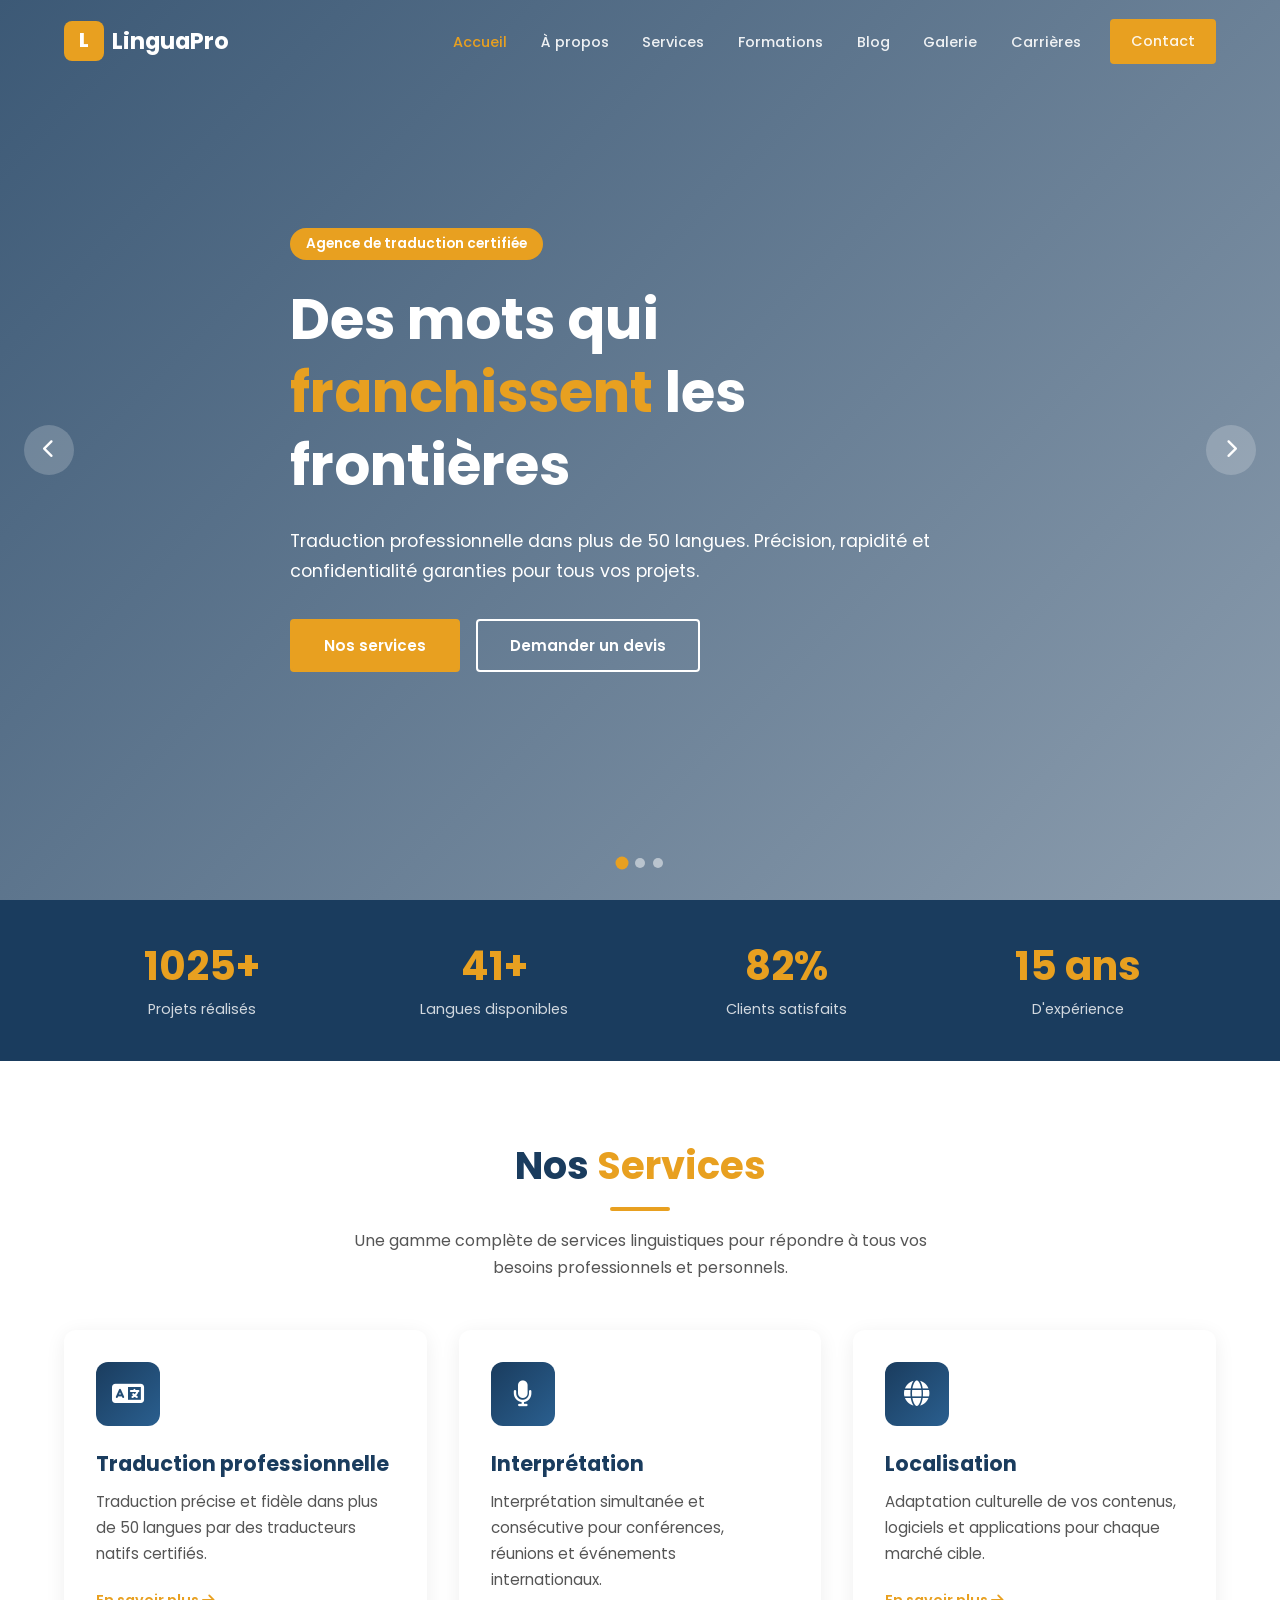
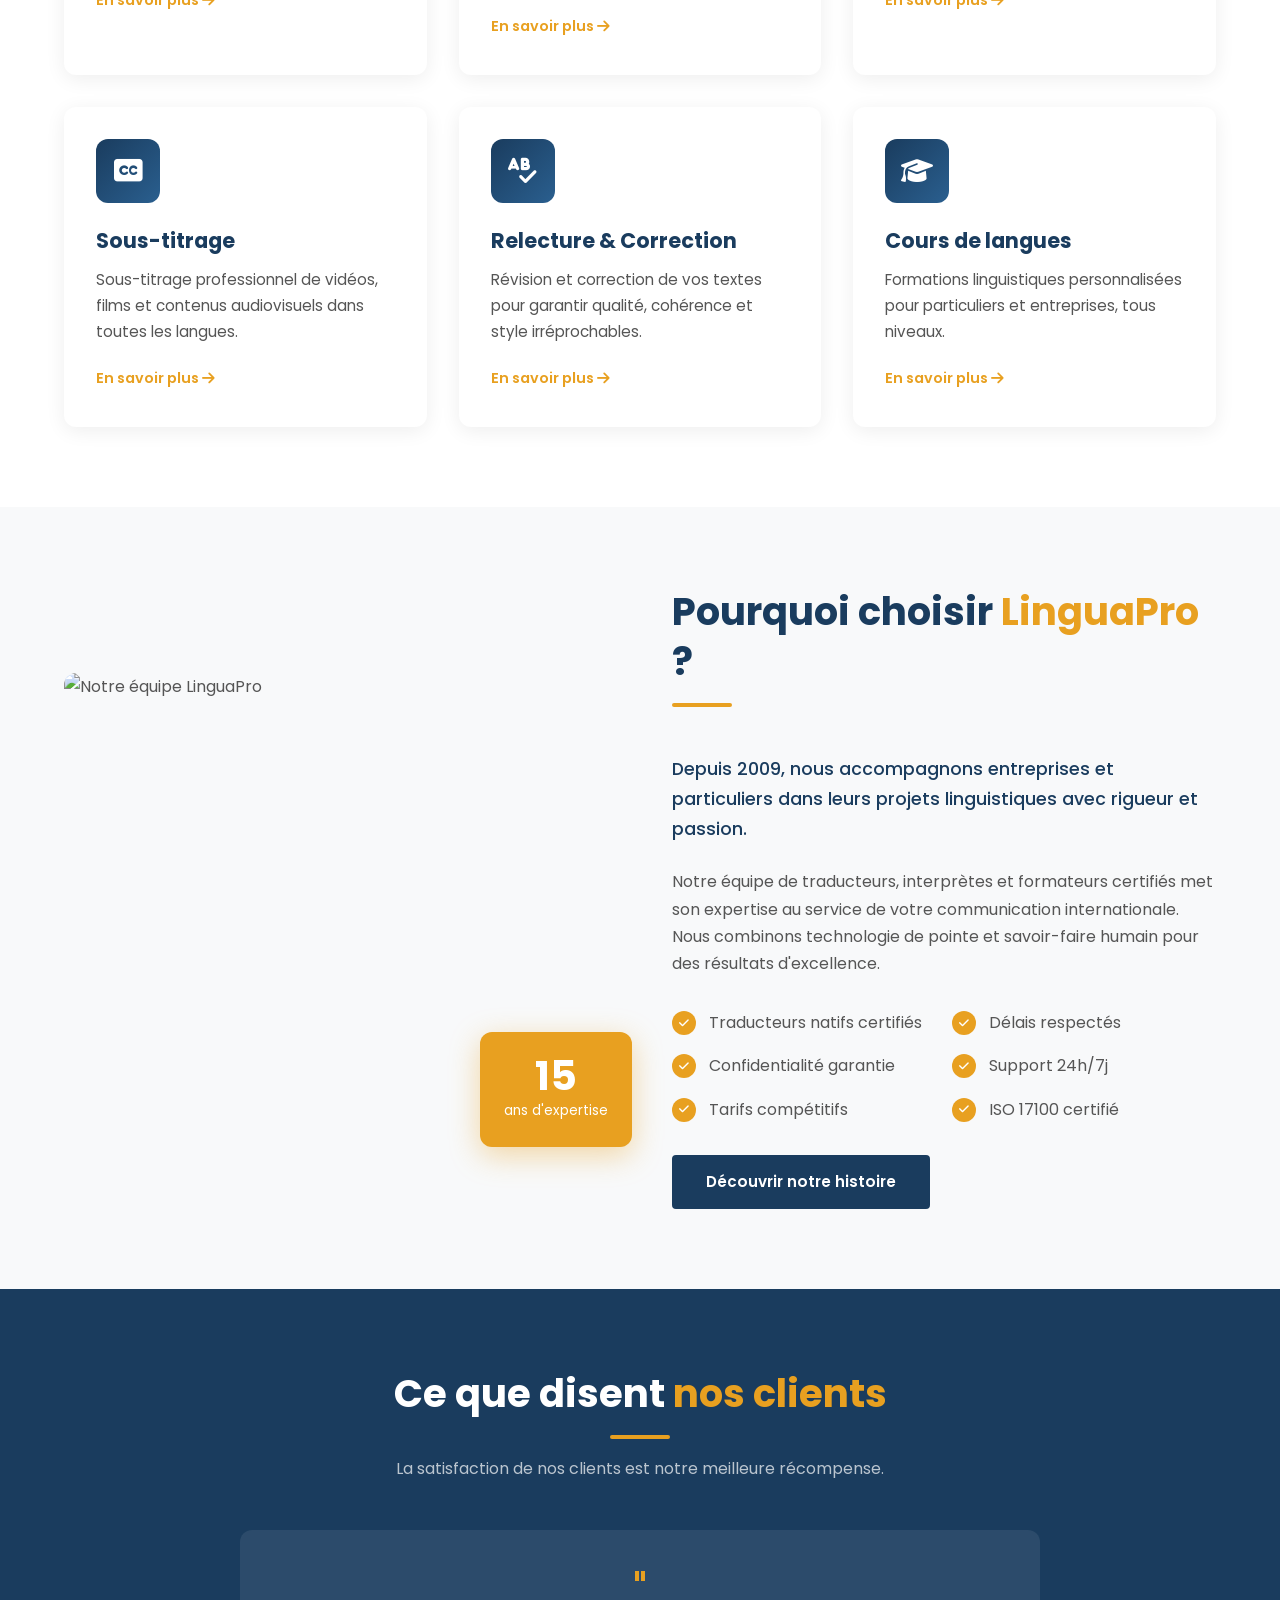
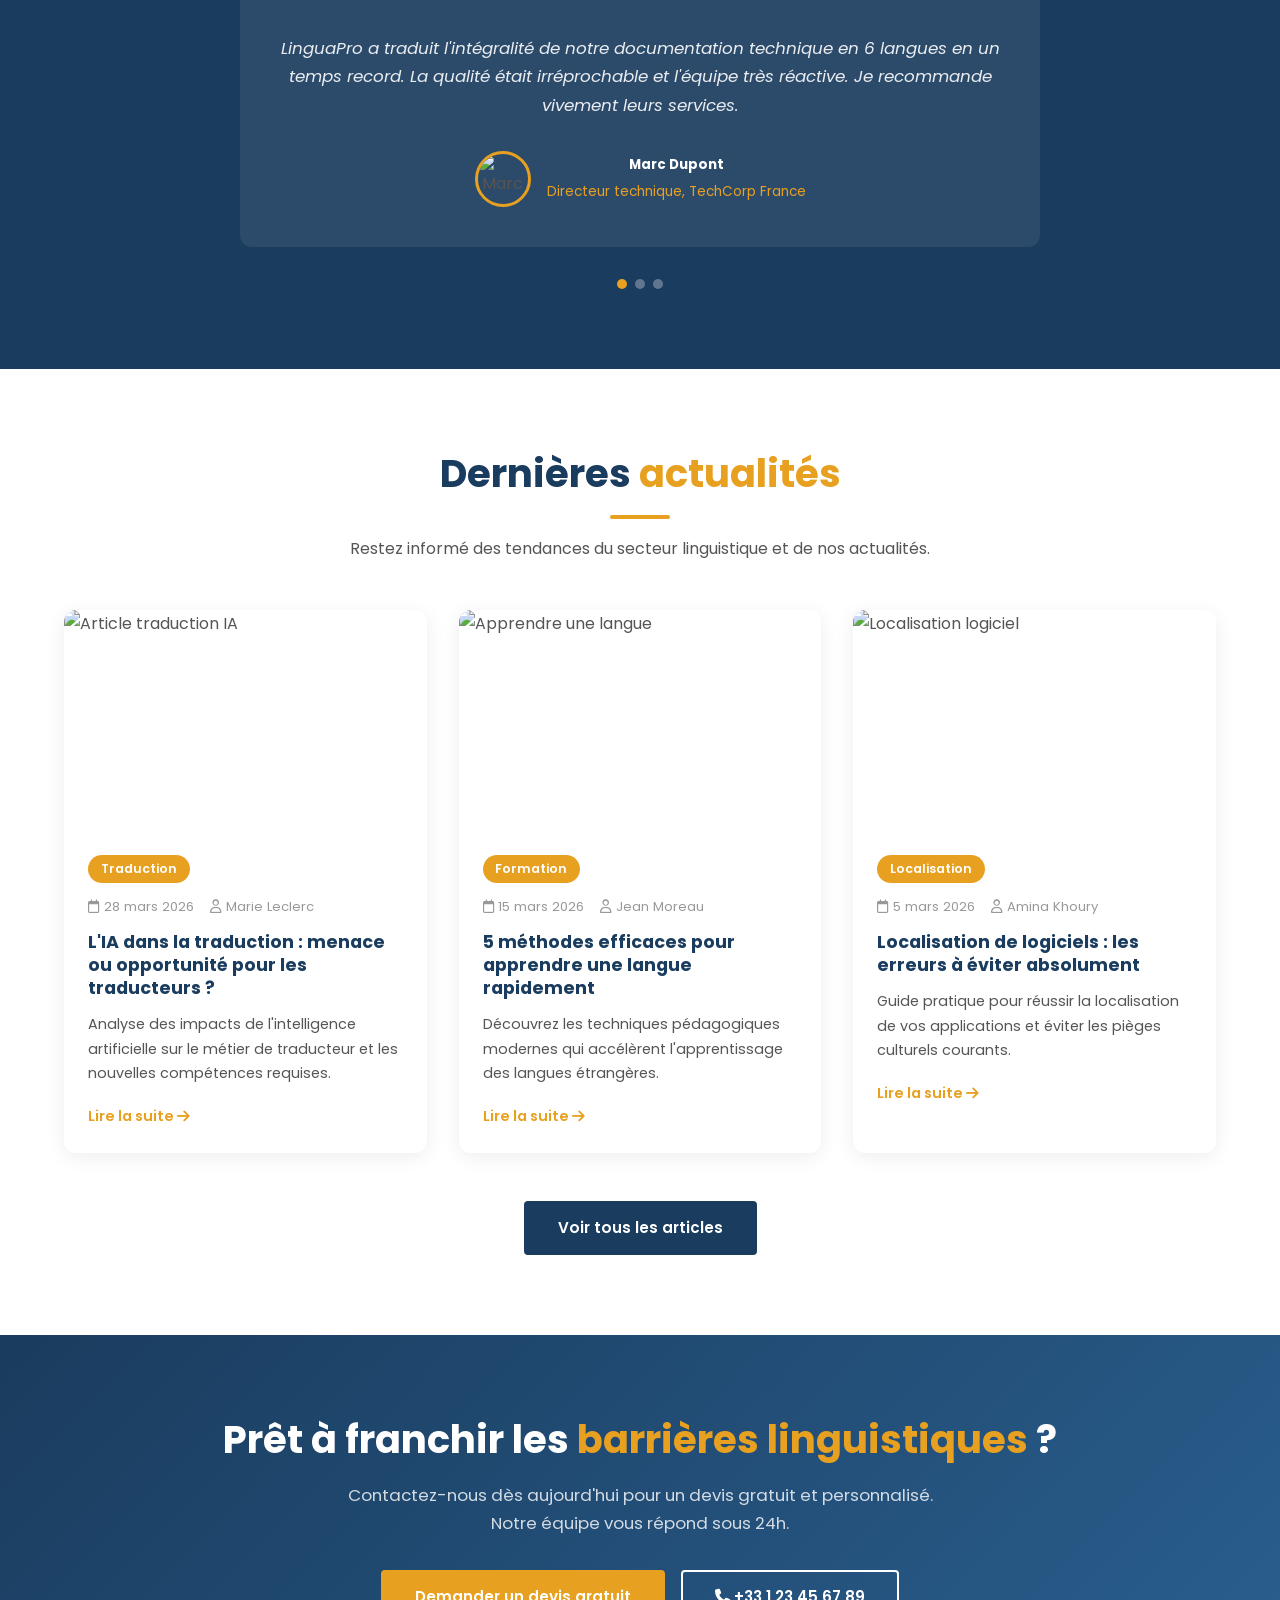
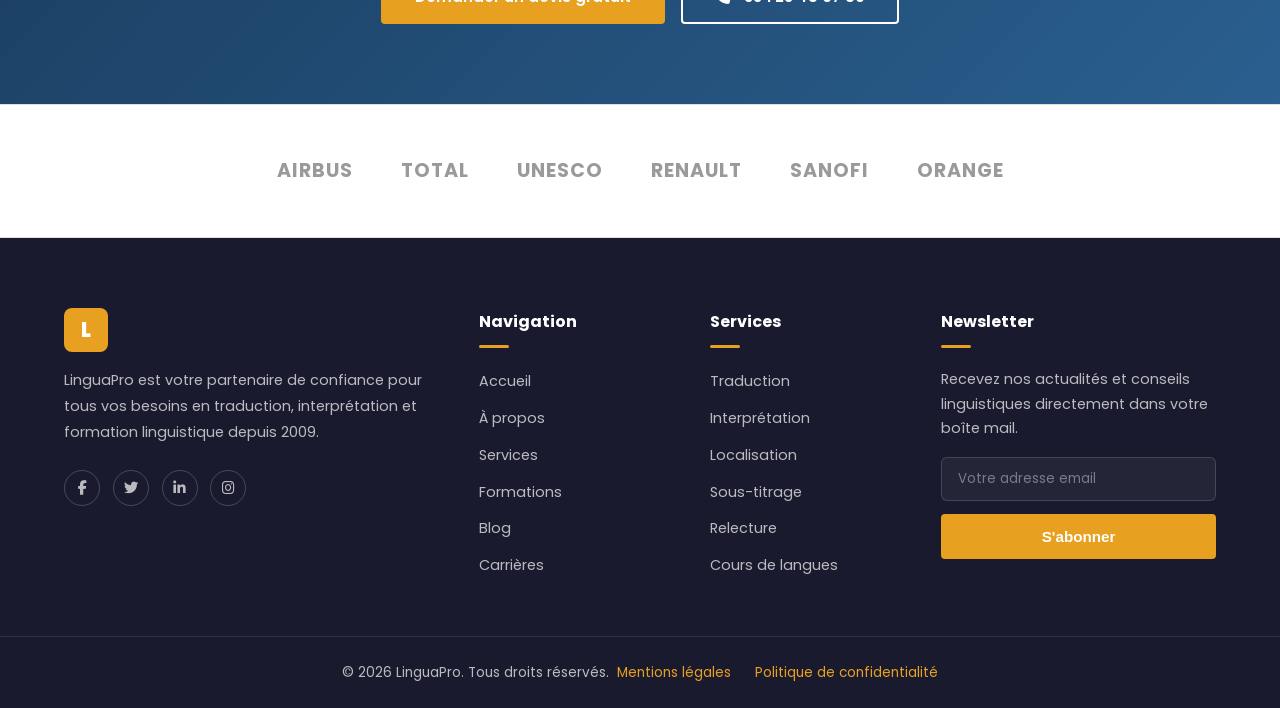
==== commit e3749fc2: "upload des images" ====
--- a/index.html
+++ b/index.html
@@ -250,7 +250,7 @@
     </div>
     <div class="blog-grid">
       <div class="blog-card animate">
-        <div class="thumb"><img src="https://images.unsplash.com/photo-1455390582262-044cdead277a?w=600&q=80" alt="Article traduction IA"></div>
+        <div class="thumb"><img src="https://res.cloudinary.com/drknixj4y/image/upload/v1775573915/Screenshot_from_2026-04-07_15-55-58_ark71i.png" alt="Article traduction IA"></div>
         <div class="body">
           <span class="category">Traduction</span>
           <div class="meta"><span><i class="far fa-calendar"></i> 28 mars 2026</span><span><i class="far fa-user"></i> Marie Leclerc</span></div>
@@ -260,7 +260,7 @@
         </div>
       </div>
       <div class="blog-card animate">
-        <div class="thumb"><img src="https://images.unsplash.com/photo-1434030216411-0b793f4b4173?w=600&q=80" alt="Apprendre une langue"></div>
+        <div class="thumb"><img src="https://res.cloudinary.com/drknixj4y/image/upload/v1775574691/Screenshot_from_2026-04-07_15-55-26_qhsuvm.png" alt="Apprendre une langue"></div>
         <div class="body">
           <span class="category">Formation</span>
           <div class="meta"><span><i class="far fa-calendar"></i> 15 mars 2026</span><span><i class="far fa-user"></i> Jean Moreau</span></div>
@@ -270,7 +270,7 @@
         </div>
       </div>
       <div class="blog-card animate">
-        <div class="thumb"><img src="https://images.unsplash.com/photo-1521737604893-d14cc237f11d?w=600&q=80" alt="Localisation logiciel"></div>
+        <div class="thumb"><img src="https://res.cloudinary.com/drknixj4y/image/upload/v1775572855/sample.jpg" alt="Localisation logiciel"></div>
         <div class="body">
           <span class="category">Localisation</span>
           <div class="meta"><span><i class="far fa-calendar"></i> 5 mars 2026</span><span><i class="far fa-user"></i> Amina Khoury</span></div>
